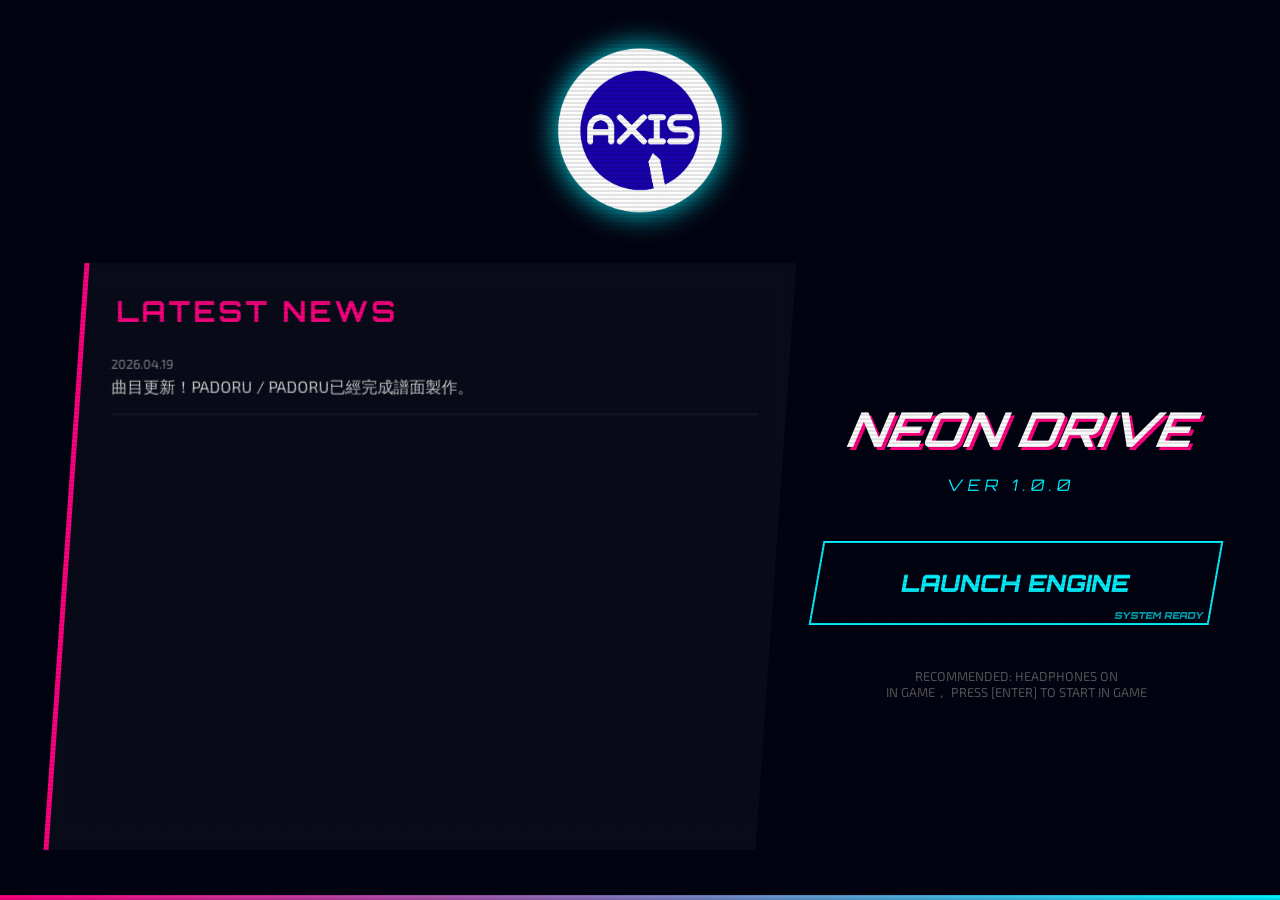
==== website.html @ 7830f4de "Add files via upload" ====
<!DOCTYPE html>
<html lang="zh-TW">
<head>
    <meta charset="UTF-8">
    <meta name="viewport" content="width=device-width, initial-scale=1.0">
    <title>AXIS - Official Portal</title>
    <link href="https://fonts.googleapis.com/css2?family=Exo+2:wght@300;900&family=Orbitron:wght@400;900&display=swap" rel="stylesheet">
    <style>
        :root {
            --neon-blue: #00f2ff;
            --neon-pink: #ff0080;
            --bg-dark: #000210;
        }

        * {
            box-sizing: border-box;
            user-select: none;
        }

        body {
            margin: 0;
            padding: 0;
            background-color: var(--bg-dark);
            color: #fff;
            font-family: 'Exo 2', sans-serif;
            height: 100vh;
            display: flex;
            flex-direction: column;
            align-items: center;
            overflow: hidden;
        }

        /* 延續遊戲的掃描線效果 */
        .scanline {
            width: 100%; height: 100%;
            position: fixed; top: 0; left: 0;
            background: linear-gradient(rgba(18, 16, 16, 0) 50%, rgba(0, 0, 0, 0.1) 50%), 
                        linear-gradient(90deg, rgba(255, 0, 0, 0.03), rgba(0, 255, 0, 0.01), rgba(0, 0, 255, 0.03));
            background-size: 100% 4px, 3px 100%;
            pointer-events: none; z-index: 20;
        }

        /* 上方 Logo 區域 */
        .header-section {
            padding: 40px 0;
            z-index: 10;
        }

        .main-logo {
            width: 180px;
            filter: drop-shadow(0 0 15px var(--neon-blue));
            animation: pulse 2s infinite ease-in-out;
        }

        @keyframes pulse {
            0%, 100% { transform: scale(1); filter: drop-shadow(0 0 15px var(--neon-blue)); }
            50% { transform: scale(1.1); filter: drop-shadow(0 0 30px var(--neon-blue)); }
        }

        /* 下方內容區域：左右分欄 */
        .main-content {
            display: flex;
            width: 90%;
            max-width: 1200px;
            flex: 1;
            gap: 40px;
            margin-bottom: 50px;
            z-index: 10;
        }

        /* 左側：公告 News */
        .news-side {
            flex: 1;
            background: rgba(255, 255, 255, 0.03);
            border-left: 5px solid var(--neon-pink);
            transform: skewX(-4deg);
            padding: 30px;
            backdrop-filter: blur(10px);
            overflow-y: auto;
        }

        .news-side > * { transform: skewX(4deg); } /* 反向傾斜文字 */

        .section-title {
            font-family: 'Orbitron', sans-serif;
            font-size: 1.8rem;
            color: var(--neon-pink);
            margin-top: 0;
            text-transform: uppercase;
            letter-spacing: 3px;
        }

        .news-item {
            margin-bottom: 20px;
            border-bottom: 1px solid rgba(255, 255, 255, 0.1);
            padding-bottom: 10px;
        }

        .news-date { color: #888; font-size: 0.8rem; }
        .news-text { margin: 5px 0; color: #ccc; }

        /* 右側：動作按鈕 */
        .action-side {
            width: 400px;
            display: flex;
            flex-direction: column;
            justify-content: center;
            align-items: center;
            gap: 30px;
        }

        .game-title {
            text-align: center;
            font-family: 'Orbitron', sans-serif;
            transform: skewX(-10deg);
        }

        .game-title h2 {
            font-size: 3rem;
            margin: 0;
            font-style: italic;
            text-shadow: 3px 3px 0px var(--neon-pink);
        }

        .play-btn {
            width: 100%;
            padding: 25px;
            background: transparent;
            border: 2px solid var(--neon-blue);
            color: var(--neon-blue);
            font-family: 'Orbitron', sans-serif;
            font-size: 1.5rem;
            font-weight: 900;
            cursor: pointer;
            text-decoration: none;
            text-align: center;
            transition: all 0.3s;
            position: relative;
            overflow: hidden;
            transform: skewX(-10deg);
        }

        .play-btn:hover {
            background: var(--neon-blue);
            color: #000;
            box-shadow: 0 0 30px var(--neon-blue);
        }

        .play-btn::after {
            content: "SYSTEM READY";
            position: absolute;
            bottom: 2px;
            right: 5px;
            font-size: 0.6rem;
            opacity: 0.7;
        }

        /* 底部裝飾 */
        .footer-decor {
            position: fixed;
            bottom: 0;
            width: 100%;
            height: 5px;
            background: linear-gradient(90deg, var(--neon-pink), var(--neon-blue));
            z-index: 5;
        }
    </style>
</head>
<body>
    <div class="scanline"></div>
    
    <header class="header-section">
        <img src="images/join.png" alt="AXIS Logo" class="main-logo">
    </header>

    <main class="main-content">
        <section class="news-side">
            <h2 class="section-title">Latest News</h2>
            <div class="news-content">
                <div class="news-item">
                    <span class="news-date">2026.04.19</span>
                    <p class="news-text">曲目更新！PADORU / PADORU已經完成譜面製作。</p>
                </div>
            </div>
        </section>

        <section class="action-side">
            <div class="game-title">
                <h2>NEON DRIVE</h2>
                <p style="color: var(--neon-blue); letter-spacing: 5px;">VER 1.0.0</p>
            </div>
            
            <a href="index.html" class="play-btn">LAUNCH ENGINE</a>
            
            <p style="color: #555; font-size: 0.8rem; text-align: center;">
                RECOMMENDED: HEADPHONES ON<br>
                IN GAME， PRESS [ENTER] TO START IN GAME
            </p>
        </section>
    </main>

    <div class="footer-decor"></div>
</body>
</html>
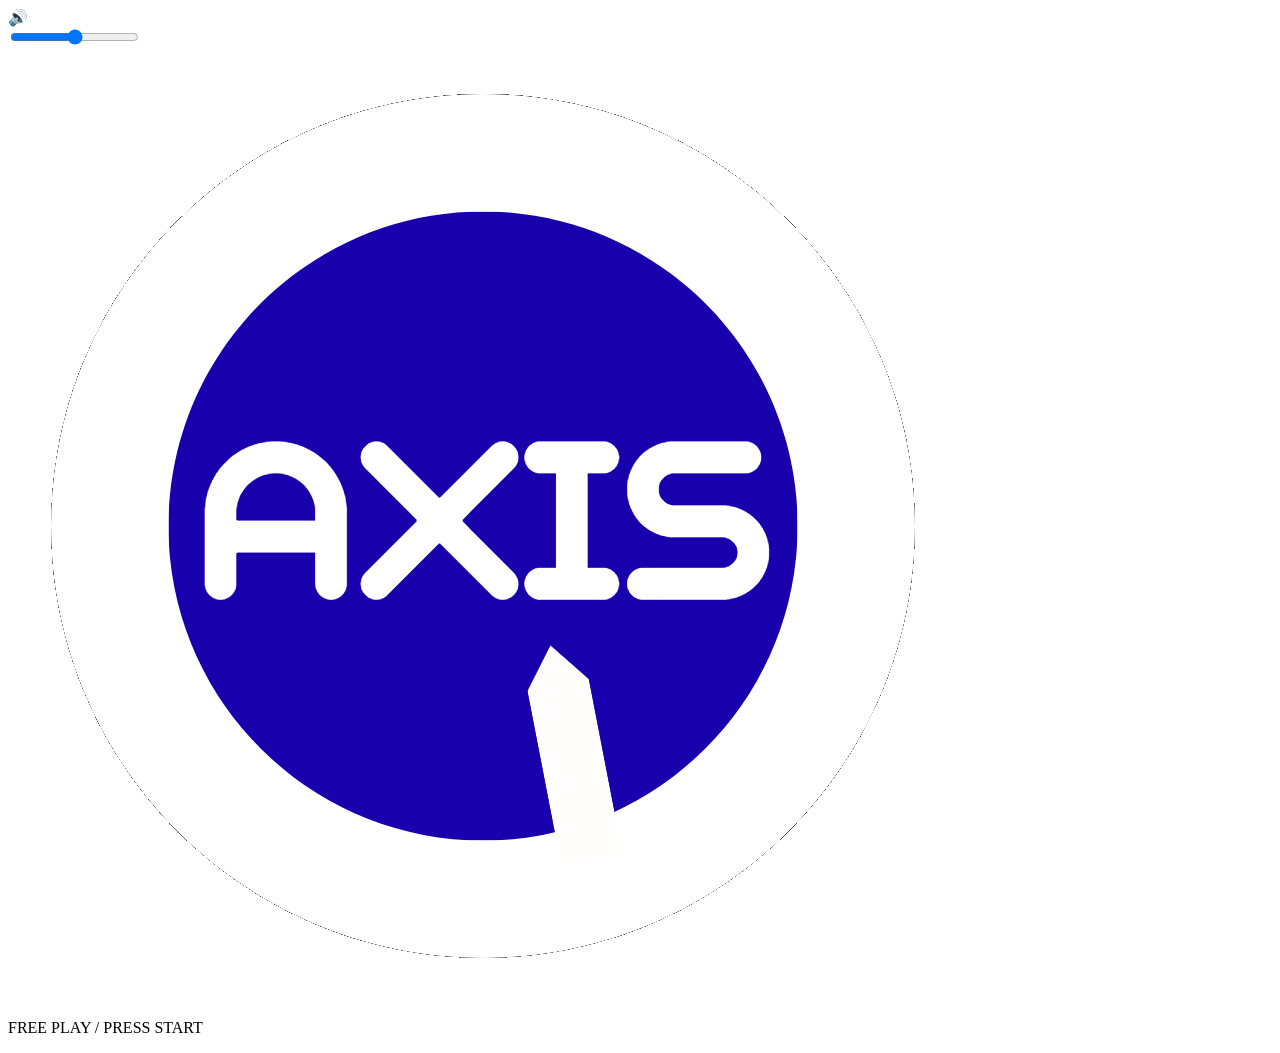
==== commit d5796252: "Update website.html" ====
--- a/website.html
+++ b/website.html
@@ -2,203 +2,107 @@
 <html lang="zh-TW">
 <head>
     <meta charset="UTF-8">
-    <meta name="viewport" content="width=device-width, initial-scale=1.0">
-    <title>AXIS - Official Portal</title>
+    <title>AXIS NEON DRIVE</title>
+    <link rel="stylesheet" href="style.css">
+	<link rel="icon" type="image/png" href="images/join.png">
     <link href="https://fonts.googleapis.com/css2?family=Exo+2:wght@300;900&family=Orbitron:wght@400;900&display=swap" rel="stylesheet">
-    <style>
-        :root {
-            --neon-blue: #00f2ff;
-            --neon-pink: #ff0080;
-            --bg-dark: #000210;
-        }
-
-        * {
-            box-sizing: border-box;
-            user-select: none;
-        }
-
-        body {
-            margin: 0;
-            padding: 0;
-            background-color: var(--bg-dark);
-            color: #fff;
-            font-family: 'Exo 2', sans-serif;
-            height: 100vh;
-            display: flex;
-            flex-direction: column;
-            align-items: center;
-            overflow: hidden;
-        }
-
-        /* 延續遊戲的掃描線效果 */
-        .scanline {
-            width: 100%; height: 100%;
-            position: fixed; top: 0; left: 0;
-            background: linear-gradient(rgba(18, 16, 16, 0) 50%, rgba(0, 0, 0, 0.1) 50%), 
-                        linear-gradient(90deg, rgba(255, 0, 0, 0.03), rgba(0, 255, 0, 0.01), rgba(0, 0, 255, 0.03));
-            background-size: 100% 4px, 3px 100%;
-            pointer-events: none; z-index: 20;
-        }
-
-        /* 上方 Logo 區域 */
-        .header-section {
-            padding: 40px 0;
-            z-index: 10;
-        }
-
-        .main-logo {
-            width: 180px;
-            filter: drop-shadow(0 0 15px var(--neon-blue));
-            animation: pulse 2s infinite ease-in-out;
-        }
-
-        @keyframes pulse {
-            0%, 100% { transform: scale(1); filter: drop-shadow(0 0 15px var(--neon-blue)); }
-            50% { transform: scale(1.1); filter: drop-shadow(0 0 30px var(--neon-blue)); }
-        }
-
-        /* 下方內容區域：左右分欄 */
-        .main-content {
-            display: flex;
-            width: 90%;
-            max-width: 1200px;
-            flex: 1;
-            gap: 40px;
-            margin-bottom: 50px;
-            z-index: 10;
-        }
-
-        /* 左側：公告 News */
-        .news-side {
-            flex: 1;
-            background: rgba(255, 255, 255, 0.03);
-            border-left: 5px solid var(--neon-pink);
-            transform: skewX(-4deg);
-            padding: 30px;
-            backdrop-filter: blur(10px);
-            overflow-y: auto;
-        }
-
-        .news-side > * { transform: skewX(4deg); } /* 反向傾斜文字 */
-
-        .section-title {
-            font-family: 'Orbitron', sans-serif;
-            font-size: 1.8rem;
-            color: var(--neon-pink);
-            margin-top: 0;
-            text-transform: uppercase;
-            letter-spacing: 3px;
-        }
-
-        .news-item {
-            margin-bottom: 20px;
-            border-bottom: 1px solid rgba(255, 255, 255, 0.1);
-            padding-bottom: 10px;
-        }
-
-        .news-date { color: #888; font-size: 0.8rem; }
-        .news-text { margin: 5px 0; color: #ccc; }
-
-        /* 右側：動作按鈕 */
-        .action-side {
-            width: 400px;
-            display: flex;
-            flex-direction: column;
-            justify-content: center;
-            align-items: center;
-            gap: 30px;
-        }
-
-        .game-title {
-            text-align: center;
-            font-family: 'Orbitron', sans-serif;
-            transform: skewX(-10deg);
-        }
-
-        .game-title h2 {
-            font-size: 3rem;
-            margin: 0;
-            font-style: italic;
-            text-shadow: 3px 3px 0px var(--neon-pink);
-        }
-
-        .play-btn {
-            width: 100%;
-            padding: 25px;
-            background: transparent;
-            border: 2px solid var(--neon-blue);
-            color: var(--neon-blue);
-            font-family: 'Orbitron', sans-serif;
-            font-size: 1.5rem;
-            font-weight: 900;
-            cursor: pointer;
-            text-decoration: none;
-            text-align: center;
-            transition: all 0.3s;
-            position: relative;
-            overflow: hidden;
-            transform: skewX(-10deg);
-        }
-
-        .play-btn:hover {
-            background: var(--neon-blue);
-            color: #000;
-            box-shadow: 0 0 30px var(--neon-blue);
-        }
-
-        .play-btn::after {
-            content: "SYSTEM READY";
-            position: absolute;
-            bottom: 2px;
-            right: 5px;
-            font-size: 0.6rem;
-            opacity: 0.7;
-        }
-
-        /* 底部裝飾 */
-        .footer-decor {
-            position: fixed;
-            bottom: 0;
-            width: 100%;
-            height: 5px;
-            background: linear-gradient(90deg, var(--neon-pink), var(--neon-blue));
-            z-index: 5;
-        }
-    </style>
 </head>
 <body>
     <div class="scanline"></div>
-    
-    <header class="header-section">
-        <img src="images/join.png" alt="AXIS Logo" class="main-logo">
-    </header>
+	<div class="volume-container">
+    	<div class="volume-icon">🔊</div>
+    	<div class="volume-slider-wrapper">
+        	<input type="range" id="volume-range" min="0" max="1" step="0.01" value="0.5">
+    	</div>
+	</div>
+    <div class="bg-overlay"></div>
 
-    <main class="main-content">
-        <section class="news-side">
-            <h2 class="section-title">Latest News</h2>
-            <div class="news-content">
-                <div class="news-item">
-                    <span class="news-date">2026.04.19</span>
-                    <p class="news-text">曲目更新！PADORU / PADORU已經完成譜面製作。</p>
+    <div id="start-overlay" onclick="initGame()">
+        <div class="start-content">
+            <img src="images/join.png" alt="AXIS" class="join-img">
+            <p class="start-hint">FREE PLAY / PRESS START</p>
+        </div>
+    </div>
+
+    <div class="selection-container" style="display: none; opacity: 0;">
+        <div class="song-card">
+            <div class="song-info">
+                <h1 id="song-title">AXIS</h1>
+                <p id="song-artist">SYSTEM ERROR</p>
+				<p id="song-creator" style="color: #00f2ff; font-size: 0.9rem; margin-top: -10px; margin-bottom: 15px; font-family: 'Orbitron';"></p>
+                <div class="difficulty-badge">
+                    <span class="diff-label">DIFFICULTY</span>
+                    <span id="level-num">--</span>
                 </div>
             </div>
-        </section>
+            <div class="cover-section">
+                <div class="cover-wrapper"><div id="cover-art"></div></div>
+            </div>
+        </div>
+        <div class="nav-controls">
+            <button class="nav-btn" onclick="prevSong()">◀ PREV</button>
+            <button class="play-btn" onclick="startGame()">TRACK START</button>
+            <button class="nav-btn" onclick="nextSong()">NEXT ▶</button>
+        </div>
+		
+		<div class="portal-link-container">
+    		<a href="website.html" class="portal-btn">RETURN TO OFFICIAL PORTAL</a>
+		</div>
+    </div>
 
-        <section class="action-side">
-            <div class="game-title">
-                <h2>NEON DRIVE</h2>
-                <p style="color: var(--neon-blue); letter-spacing: 5px;">VER 1.0.0</p>
+    <div id="game-area" style="display: none;">
+        <canvas id="gameCanvas"></canvas>
+        <div class="game-ui">
+            <div class="top-right">
+                <div id="score">0000000</div>
+                <div id="accuracy">100.00%</div>
             </div>
-            
-            <a href="index.html" class="play-btn">LAUNCH ENGINE</a>
-            
-            <p style="color: #555; font-size: 0.8rem; text-align: center;">
-                RECOMMENDED: HEADPHONES ON<br>
-                IN GAME， PRESS [ENTER] TO START IN GAME
-            </p>
-        </section>
-    </main>
+            <div class="bottom-left">
+                <div id="combo-num">0</div>
+                <div class="combo-label">COMBO</div>
+            </div>
+            <div class="judgment-container">
+                <div class="judgment-bar"><div class="judge-line center"></div></div>
+            </div>
+			<div id="storyboard-text" style="
+            	position: absolute;
+            	top: 65%;
+            	left: 50%;
+            	transform: translateX(-50%);
+            	font-family: 'Orbitron', sans-serif;
+            	color: #00f2ff;
+            	font-size: 1.8rem;
+            	text-align: center;
+            	text-shadow: 0 0 15px #00f2ff;
+            	pointer-events: none;
+            	transition: opacity 0.3s ease;
+            	opacity: 0;">	
+			</div>
+			<div id="pause-screen" style="display: none;">
+    			<div class="pause-container">
+        			<h2 class="pause-title">PAUSED</h2>
+        			<div class="pause-options">
+            			<button class="pause-btn" onclick="resumeGame()">CONTINUE</button>
+            			<button class="pause-btn" onclick="retryGame()">RETRY</button>
+            			<button class="pause-btn" onclick="endGame()">END</button>
+        			</div>
+    			</div>
+			</div>
+        </div>
+    </div>
 
-    <div class="footer-decor"></div>
+    <div id="result-screen" style="display: none;">
+        <div class="result-container">
+            <h1 class="result-title">TRACK COMPLETE</h1>
+            <div class="result-stats">
+                <div class="stat-item"><span class="label">SCORE</span><span id="res-score">0</span></div>
+                <div class="stat-item"><span class="label">ACCURACY</span><span id="res-accuracy">0%</span></div>
+                <div class="stat-item"><span class="label">MAX COMBO</span><span id="res-combo">0</span></div>
+            </div>
+            <p class="hint">PRESS [ ENTER ] TO RETURN</p>
+        </div>
+    </div>
+
+    <script src="script.js"></script>
 </body>
-</html>+</html>
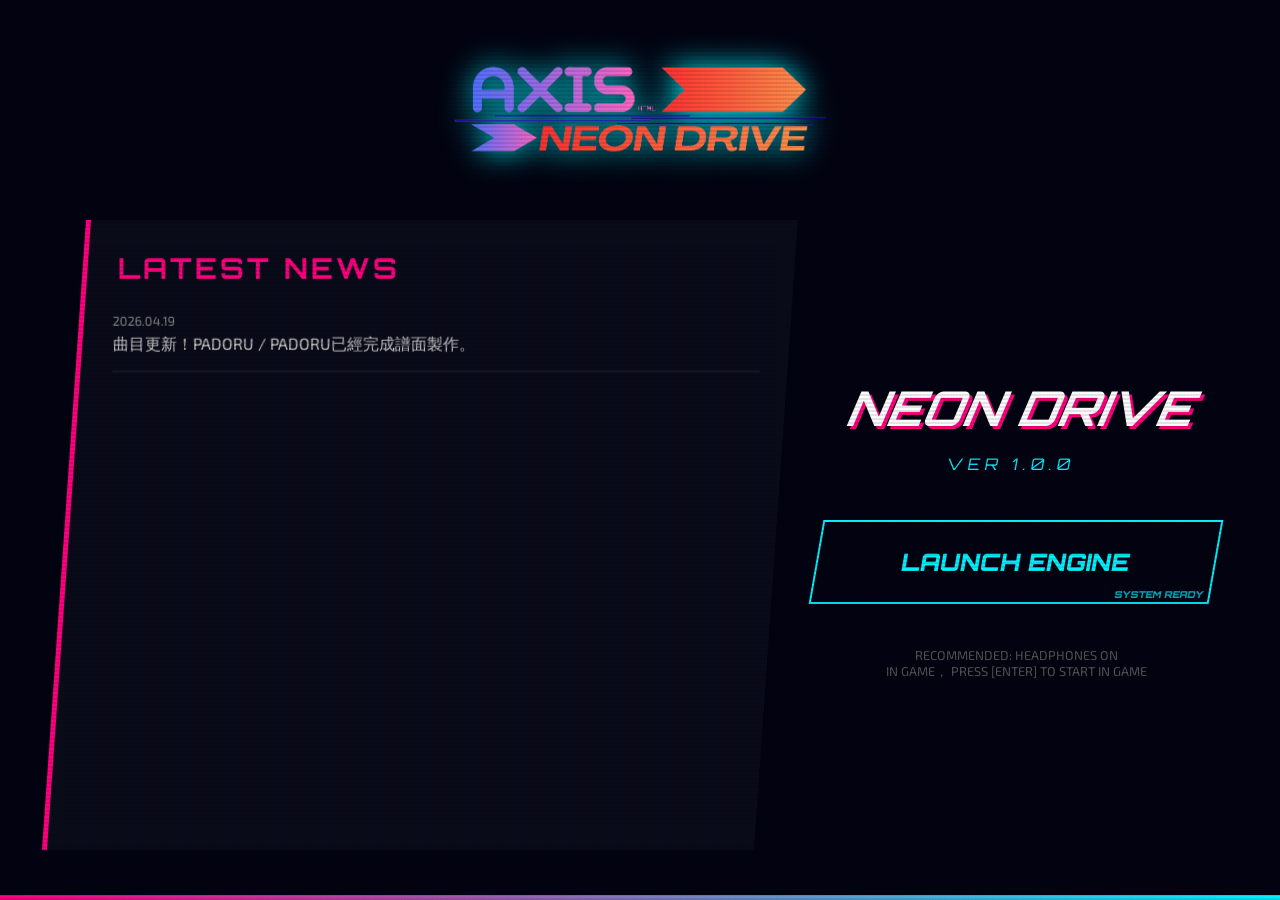
==== commit abf24e38: "Update website.html" ====
--- a/website.html
+++ b/website.html
@@ -2,107 +2,204 @@
 <html lang="zh-TW">
 <head>
     <meta charset="UTF-8">
-    <title>AXIS NEON DRIVE</title>
-    <link rel="stylesheet" href="style.css">
+    <meta name="viewport" content="width=device-width, initial-scale=1.0">
+    <title>AXIS 官方網站</title>
 	<link rel="icon" type="image/png" href="images/join.png">
     <link href="https://fonts.googleapis.com/css2?family=Exo+2:wght@300;900&family=Orbitron:wght@400;900&display=swap" rel="stylesheet">
+    <style>
+        :root {
+            --neon-blue: #00f2ff;
+            --neon-pink: #ff0080;
+            --bg-dark: #000210;
+        }
+
+        * {
+            box-sizing: border-box;
+            user-select: none;
+        }
+
+        body {
+            margin: 0;
+            padding: 0;
+            background-color: var(--bg-dark);
+            color: #fff;
+            font-family: 'Exo 2', sans-serif;
+            height: 100vh;
+            display: flex;
+            flex-direction: column;
+            align-items: center;
+            overflow: hidden;
+        }
+
+        /* 延續遊戲的掃描線效果 */
+        .scanline {
+            width: 100%; height: 100%;
+            position: fixed; top: 0; left: 0;
+            background: linear-gradient(rgba(18, 16, 16, 0) 50%, rgba(0, 0, 0, 0.1) 50%), 
+                        linear-gradient(90deg, rgba(255, 0, 0, 0.03), rgba(0, 255, 0, 0.01), rgba(0, 0, 255, 0.03));
+            background-size: 100% 4px, 3px 100%;
+            pointer-events: none; z-index: 20;
+        }
+
+        /* 上方 Logo 區域 */
+        .header-section {
+            padding: 40px 0;
+            z-index: 10;
+        }
+
+        .main-logo {
+            width: 400px;
+            filter: drop-shadow(0 0 15px var(--neon-blue));
+            animation: pulse 2s infinite ease-in-out;
+        }
+
+        @keyframes pulse {
+            0%, 100% { transform: scale(1); filter: drop-shadow(0 0 15px var(--neon-blue)); }
+            50% { transform: scale(1.1); filter: drop-shadow(0 0 30px var(--neon-blue)); }
+        }
+
+        /* 下方內容區域：左右分欄 */
+        .main-content {
+            display: flex;
+            width: 90%;
+            max-width: 1200px;
+            flex: 1;
+            gap: 40px;
+            margin-bottom: 50px;
+            z-index: 10;
+        }
+
+        /* 左側：公告 News */
+        .news-side {
+            flex: 1;
+            background: rgba(255, 255, 255, 0.03);
+            border-left: 5px solid var(--neon-pink);
+            transform: skewX(-4deg);
+            padding: 30px;
+            backdrop-filter: blur(10px);
+            overflow-y: auto;
+        }
+
+        .news-side > * { transform: skewX(4deg); } /* 反向傾斜文字 */
+
+        .section-title {
+            font-family: 'Orbitron', sans-serif;
+            font-size: 1.8rem;
+            color: var(--neon-pink);
+            margin-top: 0;
+            text-transform: uppercase;
+            letter-spacing: 3px;
+        }
+
+        .news-item {
+            margin-bottom: 20px;
+            border-bottom: 1px solid rgba(255, 255, 255, 0.1);
+            padding-bottom: 10px;
+        }
+
+        .news-date { color: #888; font-size: 0.8rem; }
+        .news-text { margin: 5px 0; color: #ccc; }
+
+        /* 右側：動作按鈕 */
+        .action-side {
+            width: 400px;
+            display: flex;
+            flex-direction: column;
+            justify-content: center;
+            align-items: center;
+            gap: 30px;
+        }
+
+        .game-title {
+            text-align: center;
+            font-family: 'Orbitron', sans-serif;
+            transform: skewX(-10deg);
+        }
+
+        .game-title h2 {
+            font-size: 3rem;
+            margin: 0;
+            font-style: italic;
+            text-shadow: 3px 3px 0px var(--neon-pink);
+        }
+
+        .play-btn {
+            width: 100%;
+            padding: 25px;
+            background: transparent;
+            border: 2px solid var(--neon-blue);
+            color: var(--neon-blue);
+            font-family: 'Orbitron', sans-serif;
+            font-size: 1.5rem;
+            font-weight: 900;
+            cursor: pointer;
+            text-decoration: none;
+            text-align: center;
+            transition: all 0.3s;
+            position: relative;
+            overflow: hidden;
+            transform: skewX(-10deg);
+        }
+
+        .play-btn:hover {
+            background: var(--neon-blue);
+            color: #000;
+            box-shadow: 0 0 30px var(--neon-blue);
+        }
+
+        .play-btn::after {
+            content: "SYSTEM READY";
+            position: absolute;
+            bottom: 2px;
+            right: 5px;
+            font-size: 0.6rem;
+            opacity: 0.7;
+        }
+
+        /* 底部裝飾 */
+        .footer-decor {
+            position: fixed;
+            bottom: 0;
+            width: 100%;
+            height: 5px;
+            background: linear-gradient(90deg, var(--neon-pink), var(--neon-blue));
+            z-index: 5;
+        }
+    </style>
 </head>
 <body>
     <div class="scanline"></div>
-	<div class="volume-container">
-    	<div class="volume-icon">🔊</div>
-    	<div class="volume-slider-wrapper">
-        	<input type="range" id="volume-range" min="0" max="1" step="0.01" value="0.5">
-    	</div>
-	</div>
-    <div class="bg-overlay"></div>
-
-    <div id="start-overlay" onclick="initGame()">
-        <div class="start-content">
-            <img src="images/join.png" alt="AXIS" class="join-img">
-            <p class="start-hint">FREE PLAY / PRESS START</p>
-        </div>
-    </div>
-
-    <div class="selection-container" style="display: none; opacity: 0;">
-        <div class="song-card">
-            <div class="song-info">
-                <h1 id="song-title">AXIS</h1>
-                <p id="song-artist">SYSTEM ERROR</p>
-				<p id="song-creator" style="color: #00f2ff; font-size: 0.9rem; margin-top: -10px; margin-bottom: 15px; font-family: 'Orbitron';"></p>
-                <div class="difficulty-badge">
-                    <span class="diff-label">DIFFICULTY</span>
-                    <span id="level-num">--</span>
+    
+    <header class="header-section">
+        <img src="images/logo.png" alt="AXIS Logo" class="main-logo">
+    </header>
+
+    <main class="main-content">
+        <section class="news-side">
+            <h2 class="section-title">Latest News</h2>
+            <div class="news-content">
+                <div class="news-item">
+                    <span class="news-date">2026.04.19</span>
+                    <p class="news-text">曲目更新！PADORU / PADORU已經完成譜面製作。</p>
                 </div>
             </div>
-            <div class="cover-section">
-                <div class="cover-wrapper"><div id="cover-art"></div></div>
+        </section>
+
+        <section class="action-side">
+            <div class="game-title">
+                <h2>NEON DRIVE</h2>
+                <p style="color: var(--neon-blue); letter-spacing: 5px;">VER 1.0.0</p>
             </div>
-        </div>
-        <div class="nav-controls">
-            <button class="nav-btn" onclick="prevSong()">◀ PREV</button>
-            <button class="play-btn" onclick="startGame()">TRACK START</button>
-            <button class="nav-btn" onclick="nextSong()">NEXT ▶</button>
-        </div>
-		
-		<div class="portal-link-container">
-    		<a href="website.html" class="portal-btn">RETURN TO OFFICIAL PORTAL</a>
-		</div>
-    </div>
-
-    <div id="game-area" style="display: none;">
-        <canvas id="gameCanvas"></canvas>
-        <div class="game-ui">
-            <div class="top-right">
-                <div id="score">0000000</div>
-                <div id="accuracy">100.00%</div>
-            </div>
-            <div class="bottom-left">
-                <div id="combo-num">0</div>
-                <div class="combo-label">COMBO</div>
-            </div>
-            <div class="judgment-container">
-                <div class="judgment-bar"><div class="judge-line center"></div></div>
-            </div>
-			<div id="storyboard-text" style="
-            	position: absolute;
-            	top: 65%;
-            	left: 50%;
-            	transform: translateX(-50%);
-            	font-family: 'Orbitron', sans-serif;
-            	color: #00f2ff;
-            	font-size: 1.8rem;
-            	text-align: center;
-            	text-shadow: 0 0 15px #00f2ff;
-            	pointer-events: none;
-            	transition: opacity 0.3s ease;
-            	opacity: 0;">	
-			</div>
-			<div id="pause-screen" style="display: none;">
-    			<div class="pause-container">
-        			<h2 class="pause-title">PAUSED</h2>
-        			<div class="pause-options">
-            			<button class="pause-btn" onclick="resumeGame()">CONTINUE</button>
-            			<button class="pause-btn" onclick="retryGame()">RETRY</button>
-            			<button class="pause-btn" onclick="endGame()">END</button>
-        			</div>
-    			</div>
-			</div>
-        </div>
-    </div>
-
-    <div id="result-screen" style="display: none;">
-        <div class="result-container">
-            <h1 class="result-title">TRACK COMPLETE</h1>
-            <div class="result-stats">
-                <div class="stat-item"><span class="label">SCORE</span><span id="res-score">0</span></div>
-                <div class="stat-item"><span class="label">ACCURACY</span><span id="res-accuracy">0%</span></div>
-                <div class="stat-item"><span class="label">MAX COMBO</span><span id="res-combo">0</span></div>
-            </div>
-            <p class="hint">PRESS [ ENTER ] TO RETURN</p>
-        </div>
-    </div>
-
-    <script src="script.js"></script>
+            
+            <a href="index.html" class="play-btn">LAUNCH ENGINE</a>
+            
+            <p style="color: #555; font-size: 0.8rem; text-align: center;">
+                RECOMMENDED: HEADPHONES ON<br>
+                IN GAME， PRESS [ENTER] TO START IN GAME
+            </p>
+        </section>
+    </main>
+
+    <div class="footer-decor"></div>
 </body>
 </html>
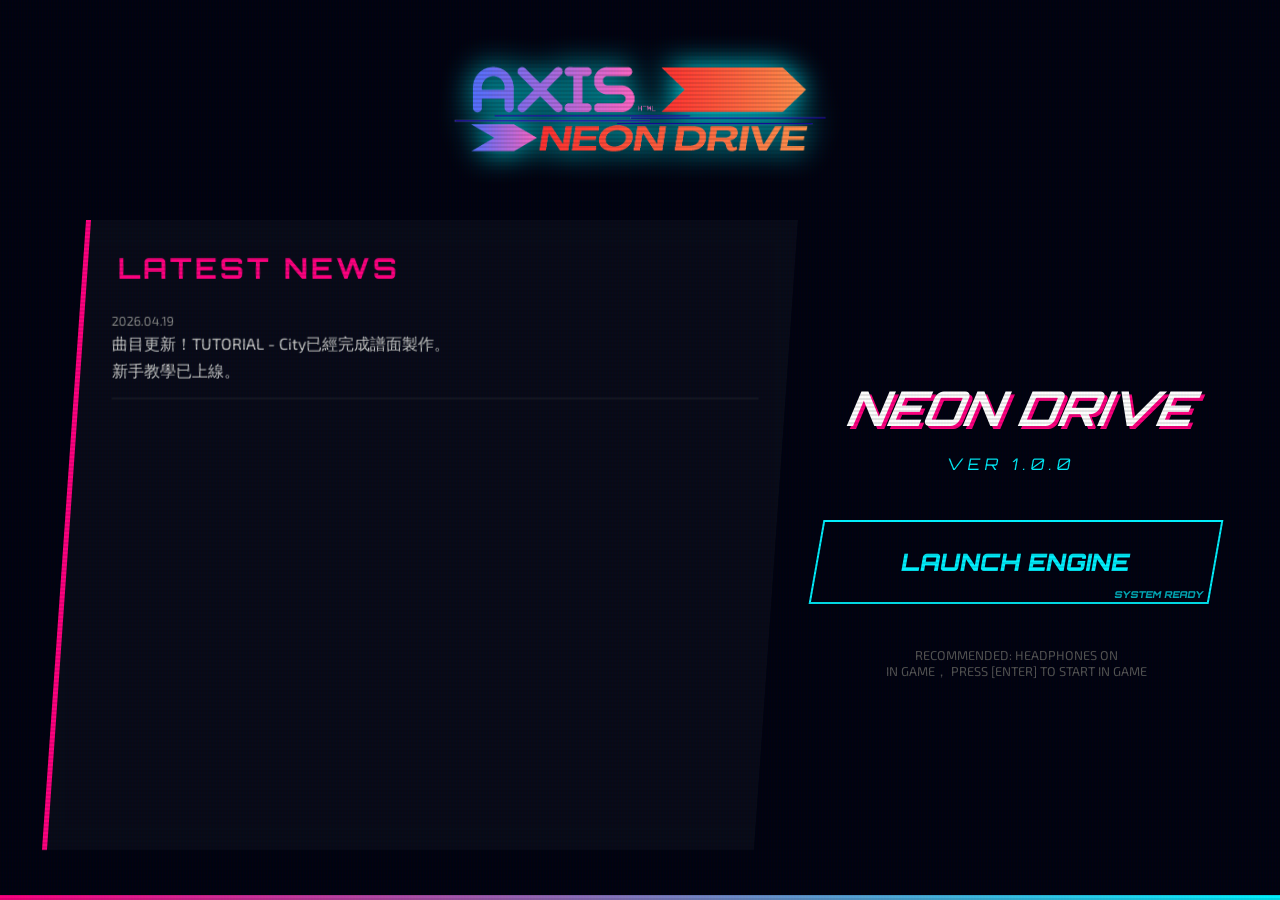
==== commit 271da7cb: "Update website.html" ====
--- a/website.html
+++ b/website.html
@@ -180,7 +180,8 @@
             <div class="news-content">
                 <div class="news-item">
                     <span class="news-date">2026.04.19</span>
-                    <p class="news-text">曲目更新！PADORU / PADORU已經完成譜面製作。</p>
+                    <p class="news-text">曲目更新！TUTORIAL - City已經完成譜面製作。</p>
+					<p class="news-text">新手教學已上線。</p>
                 </div>
             </div>
         </section>
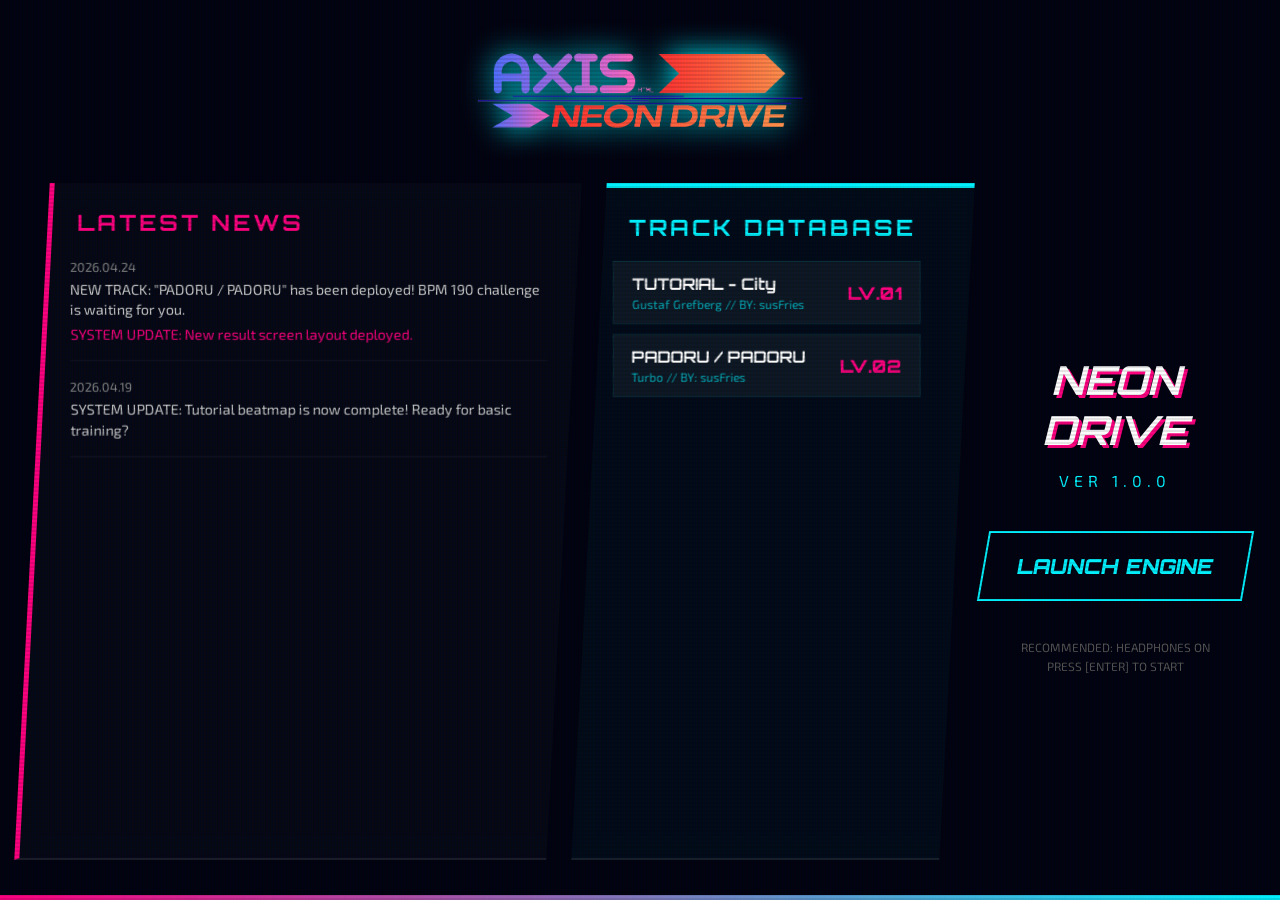
==== commit 5dae6d2e: "Refactor website layout and styles for clarity" ====
--- a/website.html
+++ b/website.html
@@ -4,7 +4,7 @@
     <meta charset="UTF-8">
     <meta name="viewport" content="width=device-width, initial-scale=1.0">
     <title>AXIS 官方網站</title>
-	<link rel="icon" type="image/png" href="images/join.png">
+    <link rel="icon" type="image/png" href="images/join.png">
     <link href="https://fonts.googleapis.com/css2?family=Exo+2:wght@300;900&family=Orbitron:wght@400;900&display=swap" rel="stylesheet">
     <style>
         :root {
@@ -43,101 +43,140 @@
 
         /* 上方 Logo 區域 */
         .header-section {
-            padding: 40px 0;
+            padding: 30px 0;
             z-index: 10;
         }
 
         .main-logo {
-            width: 400px;
+            width: 350px;
             filter: drop-shadow(0 0 15px var(--neon-blue));
             animation: pulse 2s infinite ease-in-out;
         }
 
         @keyframes pulse {
             0%, 100% { transform: scale(1); filter: drop-shadow(0 0 15px var(--neon-blue)); }
-            50% { transform: scale(1.1); filter: drop-shadow(0 0 30px var(--neon-blue)); }
-        }
-
-        /* 下方內容區域：左右分欄 */
+            50% { transform: scale(1.05); filter: drop-shadow(0 0 30px var(--neon-blue)); }
+        }
+
+        /* 下方內容區域：三欄分佈 */
         .main-content {
             display: flex;
-            width: 90%;
-            max-width: 1200px;
+            width: 95%;
+            max-width: 1400px;
             flex: 1;
-            gap: 40px;
-            margin-bottom: 50px;
+            gap: 25px;
+            margin-bottom: 40px;
             z-index: 10;
         }
 
-        /* 左側：公告 News */
-        .news-side {
-            flex: 1;
-            background: rgba(255, 255, 255, 0.03);
-            border-left: 5px solid var(--neon-pink);
-            transform: skewX(-4deg);
-            padding: 30px;
+        /* 共通側邊欄樣式 */
+        .side-panel {
+            background: rgba(255, 255, 255, 0.02);
             backdrop-filter: blur(10px);
-            overflow-y: auto;
-        }
-
-        .news-side > * { transform: skewX(4deg); } /* 反向傾斜文字 */
+            padding: 25px;
+            display: flex;
+            flex-direction: column;
+            border-bottom: 2px solid rgba(255, 255, 255, 0.1);
+        }
 
         .section-title {
             font-family: 'Orbitron', sans-serif;
-            font-size: 1.8rem;
-            color: var(--neon-pink);
+            font-size: 1.4rem;
             margin-top: 0;
             text-transform: uppercase;
             letter-spacing: 3px;
-        }
-
+            margin-bottom: 20px;
+        }
+
+        /* 左側：公告 News */
+        .news-side {
+            flex: 1.8;
+            border-left: 5px solid var(--neon-pink);
+            transform: skewX(-3deg);
+        }
+        .news-side > * { transform: skewX(3deg); }
+
+        .news-side .section-title { color: var(--neon-pink); }
         .news-item {
-            margin-bottom: 20px;
-            border-bottom: 1px solid rgba(255, 255, 255, 0.1);
+            margin-bottom: 15px;
+            border-bottom: 1px solid rgba(255, 255, 255, 0.05);
             padding-bottom: 10px;
         }
-
         .news-date { color: #888; font-size: 0.8rem; }
-        .news-text { margin: 5px 0; color: #ccc; }
-
-        /* 右側：動作按鈕 */
+        .news-text { margin: 5px 0; color: #ccc; font-size: 0.9rem; line-height: 1.4; }
+
+        /* 中間：譜面列表 Track List (滾輪版本) */
+        .track-list-side {
+            flex: 1.2;
+            border-top: 5px solid var(--neon-blue);
+            transform: skewX(-3deg);
+            background: rgba(0, 242, 255, 0.03);
+        }
+        .track-list-side > * { transform: skewX(3deg); }
+        .track-list-side .section-title { color: var(--neon-blue); }
+
+        .track-scroll-area {
+            flex: 1;
+            overflow-y: auto;
+            padding-right: 10px;
+        }
+
+        /* 捲軸美化 */
+        .track-scroll-area::-webkit-scrollbar { width: 4px; }
+        .track-scroll-area::-webkit-scrollbar-thumb { background: var(--neon-blue); }
+
+        .track-entry {
+            display: flex;
+            justify-content: space-between;
+            align-items: center;
+            background: rgba(255, 255, 255, 0.05);
+            margin-bottom: 10px;
+            padding: 12px 18px;
+            border: 1px solid rgba(0, 242, 255, 0.1);
+            transition: 0.3s;
+        }
+        .track-entry:hover {
+            background: rgba(0, 242, 255, 0.1);
+            border-color: var(--neon-blue);
+            transform: translateX(5px);
+        }
+
+        .track-info-main h3 { margin: 0; font-family: 'Orbitron', sans-serif; font-size: 1rem; }
+        .track-info-main p { margin: 3px 0 0 0; font-size: 0.75rem; color: var(--neon-blue); opacity: 0.7; }
+        .track-level { font-family: 'Orbitron', sans-serif; font-size: 1.1rem; font-weight: 900; color: var(--neon-pink); }
+
+        /* 右側：動作按鈕 Action */
         .action-side {
-            width: 400px;
+            flex: 1;
             display: flex;
             flex-direction: column;
             justify-content: center;
             align-items: center;
-            gap: 30px;
-        }
-
-        .game-title {
-            text-align: center;
+            gap: 25px;
+        }
+
+        .game-title h2 {
+            font-size: 2.5rem;
             font-family: 'Orbitron', sans-serif;
-            transform: skewX(-10deg);
-        }
-
-        .game-title h2 {
-            font-size: 3rem;
             margin: 0;
             font-style: italic;
             text-shadow: 3px 3px 0px var(--neon-pink);
+            text-align: center;
         }
 
         .play-btn {
             width: 100%;
-            padding: 25px;
+            padding: 20px;
             background: transparent;
             border: 2px solid var(--neon-blue);
             color: var(--neon-blue);
             font-family: 'Orbitron', sans-serif;
-            font-size: 1.5rem;
+            font-size: 1.3rem;
             font-weight: 900;
             cursor: pointer;
             text-decoration: none;
             text-align: center;
             transition: all 0.3s;
-            position: relative;
-            overflow: hidden;
             transform: skewX(-10deg);
         }
 
@@ -145,15 +184,6 @@
             background: var(--neon-blue);
             color: #000;
             box-shadow: 0 0 30px var(--neon-blue);
-        }
-
-        .play-btn::after {
-            content: "SYSTEM READY";
-            position: absolute;
-            bottom: 2px;
-            right: 5px;
-            font-size: 0.6rem;
-            opacity: 0.7;
         }
 
         /* 底部裝飾 */
@@ -165,6 +195,9 @@
             background: linear-gradient(90deg, var(--neon-pink), var(--neon-blue));
             z-index: 5;
         }
+
+        .loading-text { color: var(--neon-blue); text-align: center; margin-top: 20px; animation: flash 1s infinite; }
+        @keyframes flash { 50% { opacity: 0.3; } }
     </style>
 </head>
 <body>
@@ -175,32 +208,95 @@
     </header>
 
     <main class="main-content">
-        <section class="news-side">
+        <section class="side-panel news-side">
             <h2 class="section-title">Latest News</h2>
             <div class="news-content">
+			    <div class="news-item">
+                    <span class="news-date">2026.04.24</span>
+                    <p class="news-text">NEW TRACK: "PADORU / PADORU" has been deployed! BPM 190 challenge is waiting for you.</p>
+					<p class="news-text" style="color: #ff0080; margin-top: 5px;">SYSTEM UPDATE: New result screen layout deployed.</p>
+                </div>
                 <div class="news-item">
                     <span class="news-date">2026.04.19</span>
-                    <p class="news-text">曲目更新！TUTORIAL - City已經完成譜面製作。</p>
-					<p class="news-text">新手教學已上線。</p>
+                    <p class="news-text">SYSTEM UPDATE: Tutorial beatmap is now complete! Ready for basic training?</p>
                 </div>
+                </div>
+        </section>
+
+        <section class="side-panel track-list-side">
+            <h2 class="section-title">Track Database</h2>
+            <div id="track-container" class="track-scroll-area">
+                <div class="loading-text">SYNCING DATABASE...</div>
             </div>
         </section>
 
         <section class="action-side">
             <div class="game-title">
                 <h2>NEON DRIVE</h2>
-                <p style="color: var(--neon-blue); letter-spacing: 5px;">VER 1.0.0</p>
+                <p style="color: var(--neon-blue); letter-spacing: 5px; text-align: center;">VER 1.0.0</p>
             </div>
             
             <a href="index.html" class="play-btn">LAUNCH ENGINE</a>
             
-            <p style="color: #555; font-size: 0.8rem; text-align: center;">
+            <p style="color: #555; font-size: 0.75rem; text-align: center; line-height: 1.6;">
                 RECOMMENDED: HEADPHONES ON<br>
-                IN GAME， PRESS [ENTER] TO START IN GAME
+                PRESS [ENTER] TO START
             </p>
         </section>
     </main>
 
     <div class="footer-decor"></div>
+
+    <script>
+        // 設定你的歌曲資料夾名稱
+        const songFolders = ["tuto", "track1"]; 
+
+        async function loadTrackList() {
+            const container = document.getElementById('track-container');
+            container.innerHTML = ''; // 清除加載中文字
+
+            for (const folder of songFolders) {
+                await new Promise((resolve) => {
+                    const script = document.createElement('script');
+                    // 指向 maps 資料夾下的譜面檔
+                    script.src = `maps/${folder}/map.js`;
+                    
+                    script.onload = () => {
+                        if (window.currentTrack) {
+                            addTrackToUI(window.currentTrack.info);
+                        }
+                        script.remove(); // 讀完就移除，保持網頁乾淨
+                        resolve();
+                    };
+                    
+                    script.onerror = () => {
+                        console.error(`Could not load map: ${folder}`);
+                        resolve(); 
+                    };
+                    
+                    document.body.appendChild(script);
+                });
+            }
+        }
+
+        function addTrackToUI(info) {
+            const container = document.getElementById('track-container');
+            const entry = document.createElement('div');
+            entry.className = 'track-entry';
+            
+            entry.innerHTML = `
+                <div class="track-info-main">
+                    <h3>${info.title}</h3>
+                    <p>${info.artist} // BY: ${info.creator || 'SYSTEM'}</p>
+                </div>
+                <div class="track-level">LV.${info.level}</div>
+            `;
+            
+            container.appendChild(entry);
+        }
+
+        // 網頁加載完畢後執行
+        window.onload = loadTrackList;
+    </script>
 </body>
 </html>
